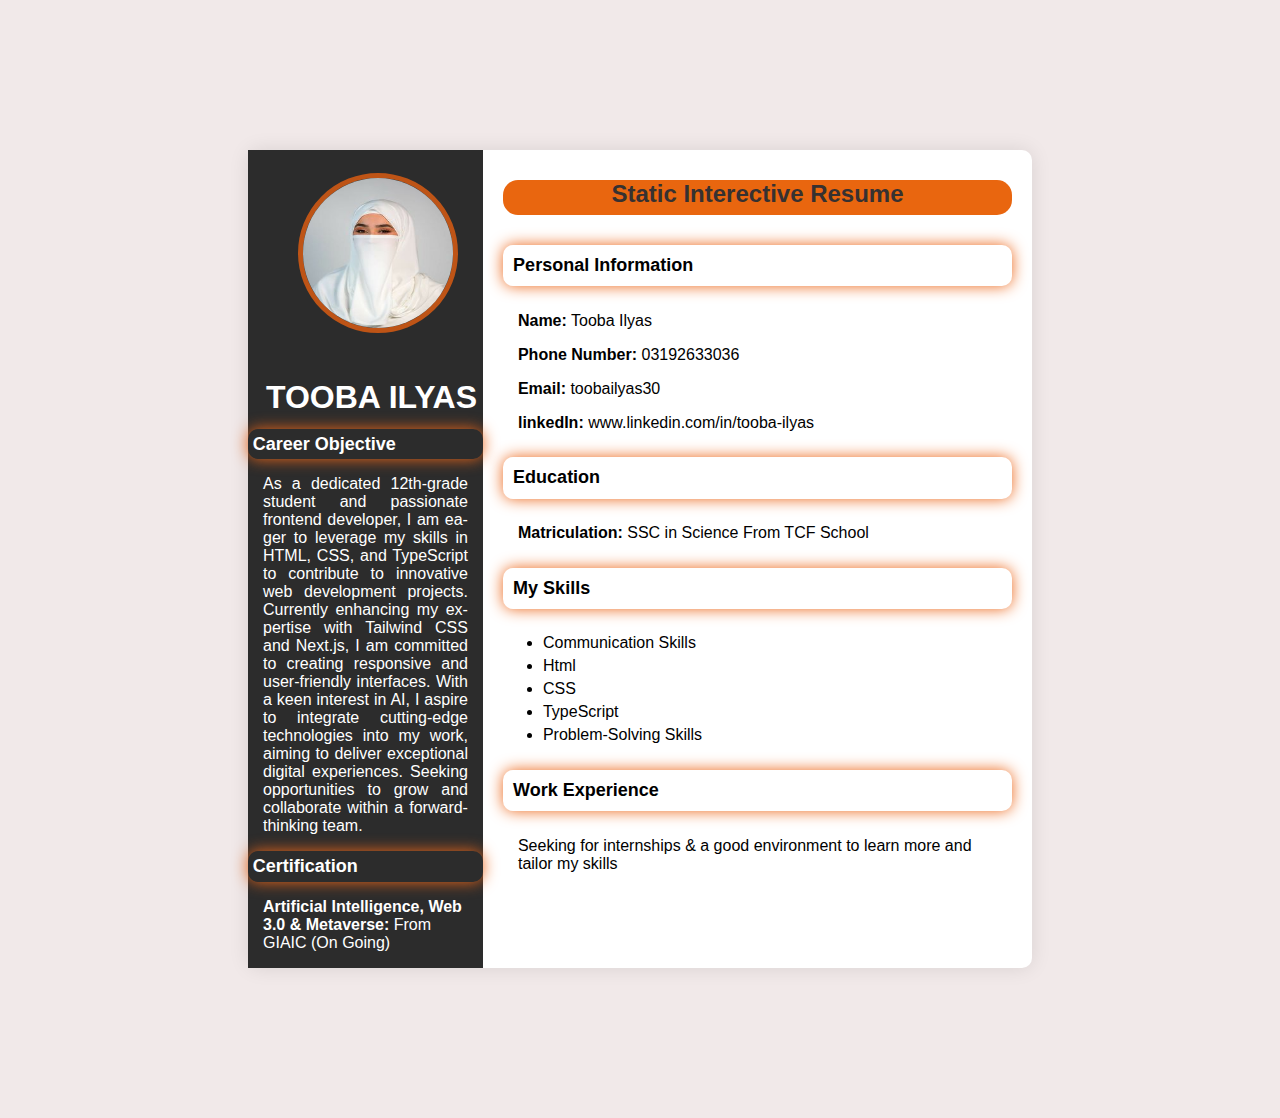
==== Milstone 1 & 2/index.html @ fb413320 "first & second Milestone uploaded" ====
<!DOCTYPE html>
<html lang="en">
<head>
    <meta charset="UTF-8">
    <meta name="viewport" content="width=device-width, initial-scale=1.0">
    <title>Resume-Builder</title>
    <link rel="stylesheet" href="style.css">
</head>
<body>
    <div class="resume-container">
        <!--Left-Section-->
        <div class="left-section">
            <img src="profile-pic.jpg" alt="profile image" class="profile-picture"></img>
            <h1 id="name">TOOBA ILYAS</h1>
            <section id="objective">
                <h3 style="color: white;">Career Objective</h3>
                <p style="text-align: justify; ">
                    As a dedicated 12th-grade student and passionate frontend developer, I am eager to leverage my skills in HTML, CSS, and TypeScript to contribute to innovative web development projects. Currently enhancing my expertise with Tailwind CSS and Next.js, I am committed to creating responsive and user-friendly interfaces. With a keen interest in AI, I aspire to integrate cutting-edge technologies into my work, aiming to deliver exceptional digital experiences. Seeking opportunities to grow and collaborate within a forward-thinking team.
                </p>
            </section>
            <section id="certification">
                <h3 style="color: white;">Certification</h3>
                <p><b>Artificial Intelligence, Web 3.0 & Metaverse:</b>  From GIAIC (On Going)</p>
            </section>
        </div>
        <!--Right Section-->
        <div class="right-section">
            <h1 id="resume">
                Static Interective Resume
            </h1>
            <!--Personal Infor-->
            <section class="persnal Info">
                <h3>Personal Information</h3>
                <p><b>Name:</b> Tooba Ilyas</p>
                <p><b>Phone Number:</b> 03192633036</p>
                <p><b>Email:</b><a href="toobailyas30@gmail.com"></a> toobailyas30</p>
                <p><b>linkedIn:</b><a href="www.linkedin.com/in/tooba-ilyas-6277982b6"  ></a> www.linkedin.com/in/tooba-ilyas</p>
            </section>
            <!--Education-->
            <section class="education">
                <h3>Education</h3>
                <p><b>Matriculation:</b> SSC in Science From TCF School</p>
            </section>
            <!--skills-->
            <section class="skills">
                <h3>
                    My Skills
                </h3>
                <ul>
                    <li>Communication Skills</li>
                    <li>Html</li>
                    <li>CSS</li>
                    <li>TypeScript</li>
                    <li>Problem-Solving Skills</li>
                </ul>
                </section>
                <!--Work Experience-->
                <section id="work-experience">
                    <h3>Work Experience</h3>
                    <p>Seeking for internships & a good environment to learn more and tailor my skills</p>
                </section>
        </div>
    </div>
    <script src="index.js"></script>

    
</body>
</html>
---- Milstone 1 & 2/style.css ----
body{
    font-family: 'arial' , sans-serif;
    background: #f1e9e9;
    margin: 0;
    padding: 150px;
}
.resume-container{
    display: flex;
    background-color: white;
    width: 80%;
    margin:0 auto;
    border-radius: 10px;
    box-shadow: 0 0 20px rgba(0,0,0,0.1);
}

/* Left Section Stylings */

.left-section{
    background-color: #2c2c2c;
    color: white;
    width: 30%;

}

p{
    margin-left: 15px;
    margin-right: 15px;
    hyphens: auto;
    
}
.profile-picture{
    width: 150px;
    height: 150px;
    margin-top: 10%;
    border-radius: 50%;
    border: 5px solid #be5416;
    margin-bottom: 20px;
    margin-left: 50px;
}

#name{
    height: 10px;
    margin-bottom: 40px;
    margin-left: 18px;
}

#resume{
    font-size: 24px;
    margin: 10px 0;
    margin-bottom: 30px;
    text-align: center;
    background: #e9660f;
    border-radius: 15px;
    color: rgb(54, 49, 49);
    height: 35px;
}

h3{
    font-size: 18px;
    padding: 2%;
    margin: 20px 0 10px;
    color: black;
    border-radius: 10px;
    box-shadow: 0 0 15px rgb(236, 102, 25);
    margin-top: 5%;
    margin-bottom: 5%;
}

ul{
    list-style-type: fill round;
    padding: 10;
    margin: 10px 0;
}

ul li{
    margin: 5px 0;
}

/* Right Section Styling */
.right-section{
    padding: 20px;
    width: 65%;
}
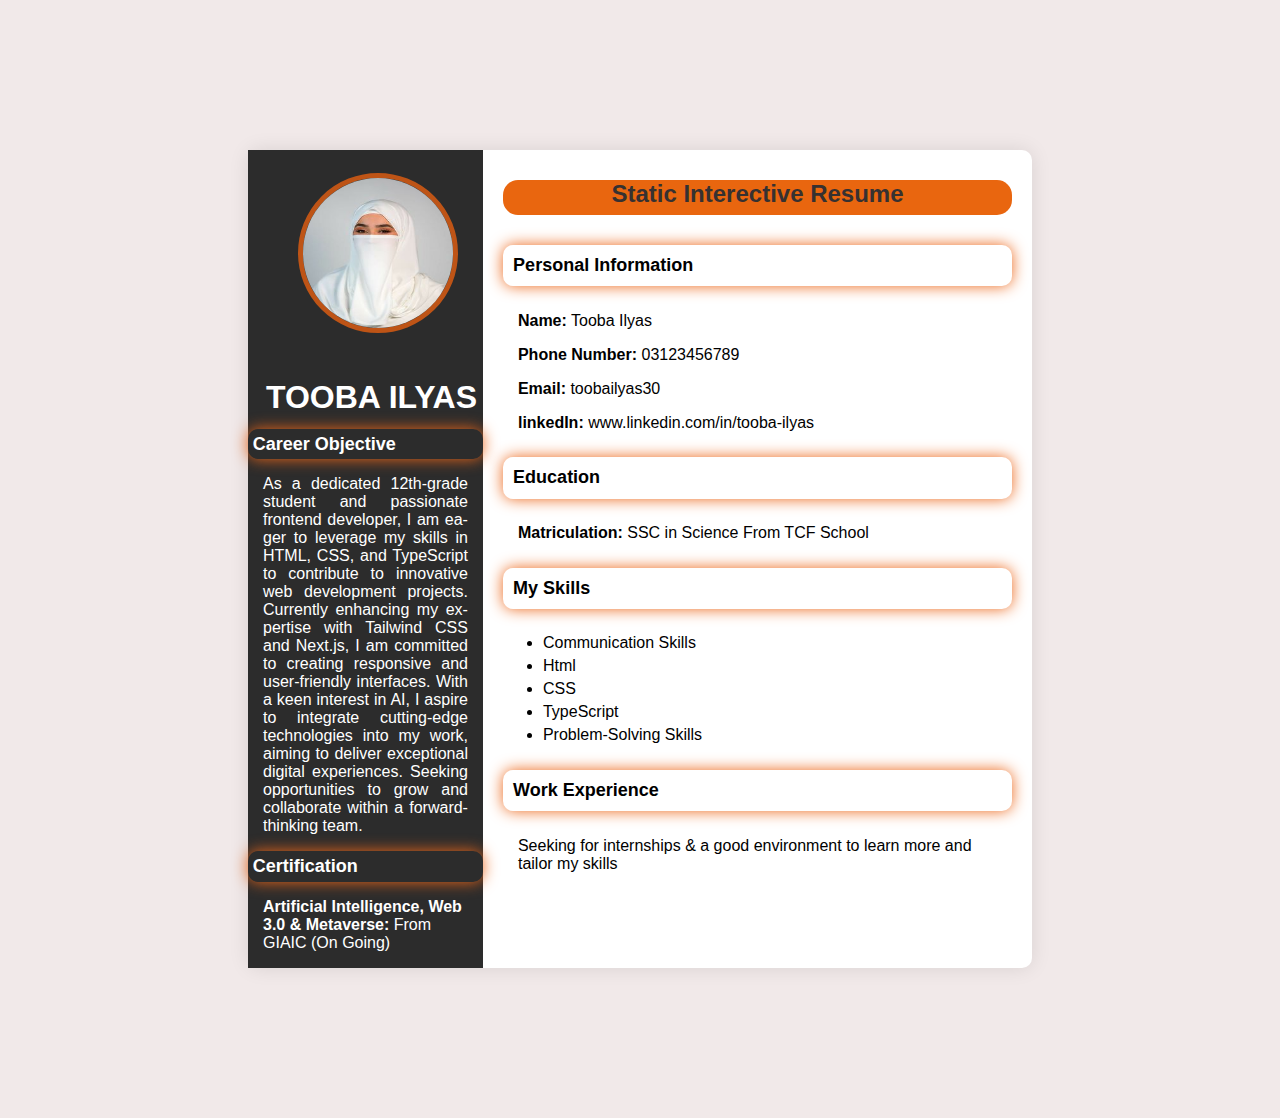
==== commit be6a64de: "Update index.html" ====
--- a/Milstone 1 & 2/index.html
+++ b/Milstone 1 & 2/index.html
@@ -32,7 +32,7 @@
             <section class="persnal Info">
                 <h3>Personal Information</h3>
                 <p><b>Name:</b> Tooba Ilyas</p>
-                <p><b>Phone Number:</b> 03192633036</p>
+                <p><b>Phone Number:</b> 03123456789</p>
                 <p><b>Email:</b><a href="toobailyas30@gmail.com"></a> toobailyas30</p>
                 <p><b>linkedIn:</b><a href="www.linkedin.com/in/tooba-ilyas-6277982b6"  ></a> www.linkedin.com/in/tooba-ilyas</p>
             </section>
@@ -65,4 +65,4 @@
 
     
 </body>
-</html>+</html>
